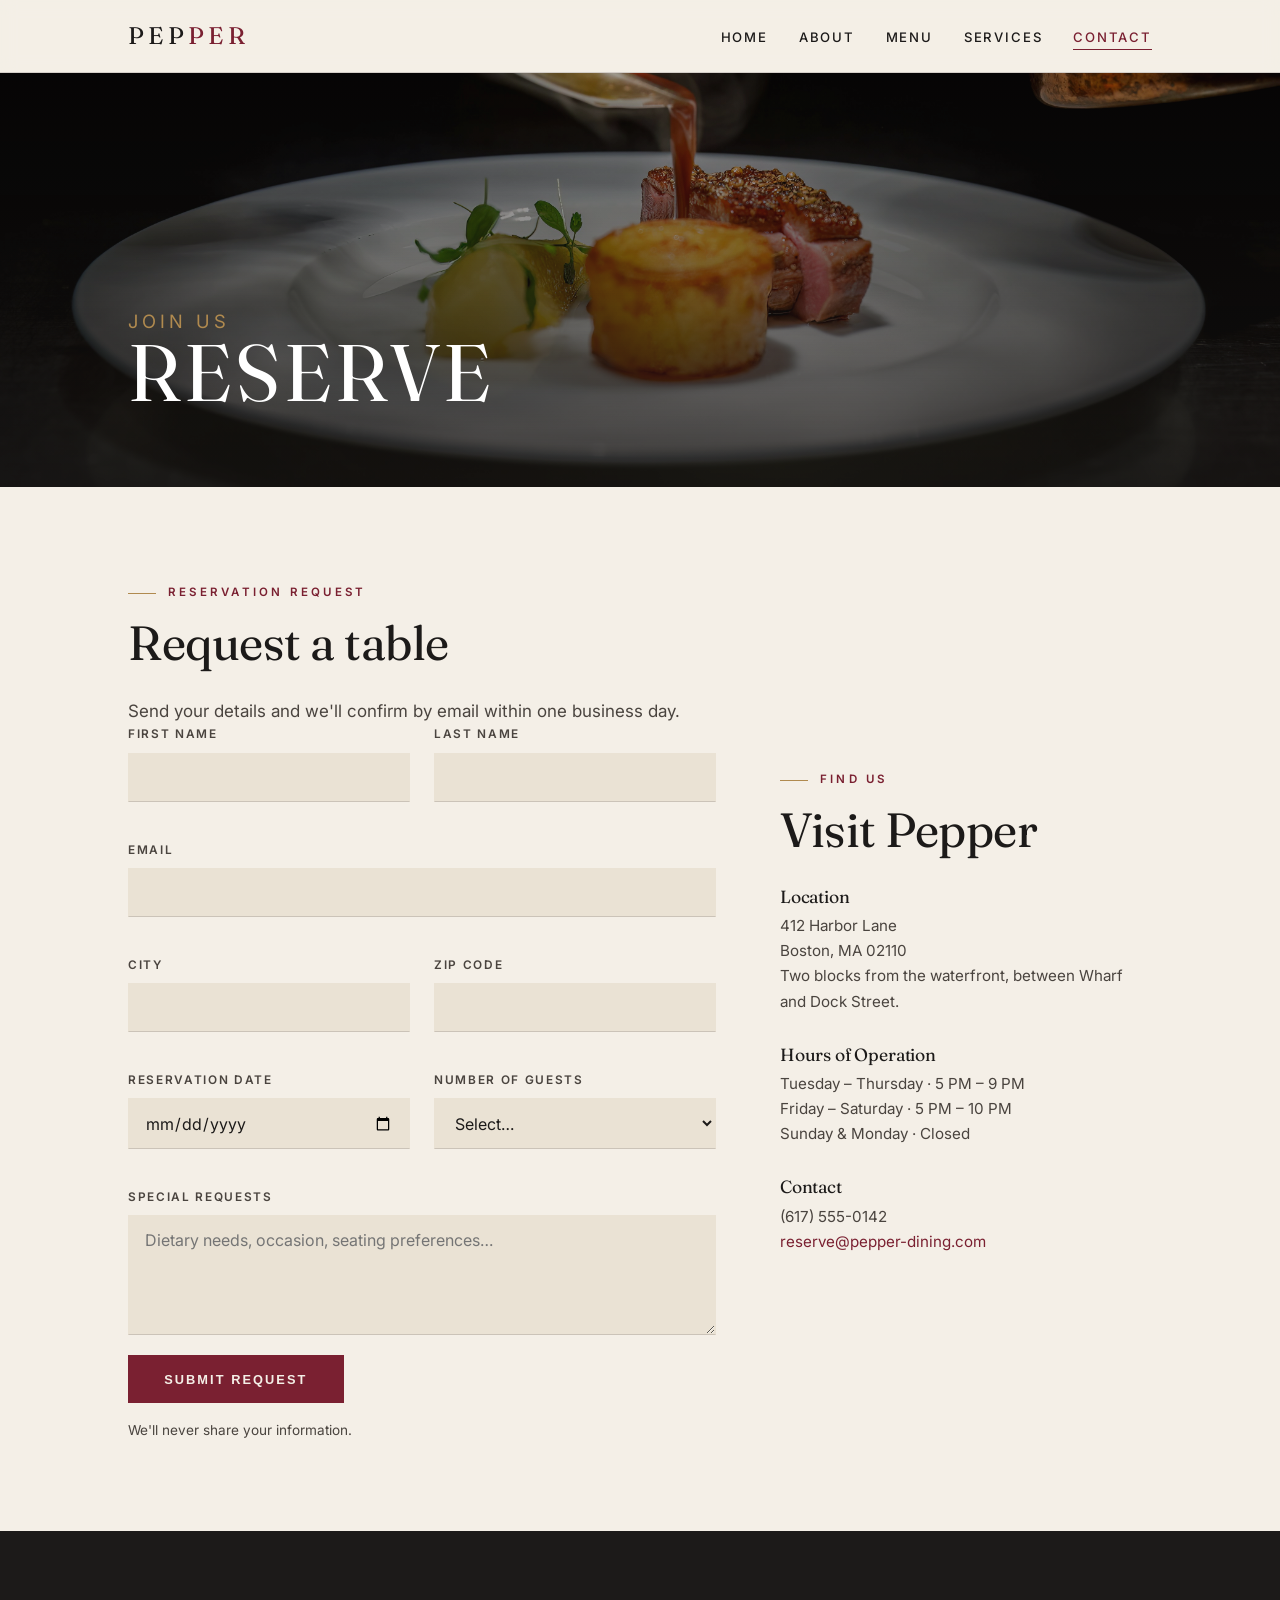
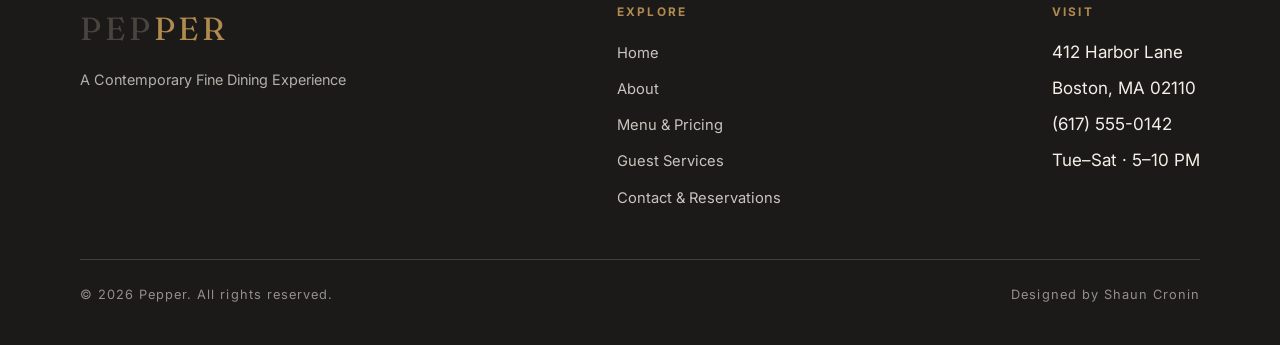
==== contact.html @ ecd334d8 "Add files via upload" ====
<!DOCTYPE html>
<html lang="en">
<head>
  <meta charset="UTF-8">
  <meta name="viewport" content="width=device-width, initial-scale=1.0">
  <meta name="description" content="Request a reservation at Pepper. Find our location, hours of operation, and submit special requests.">
  <title>Contact &amp; Reservations | Pepper Fine Dining</title>
  <link rel="preconnect" href="https://fonts.googleapis.com">
  <link rel="preconnect" href="https://fonts.gstatic.com" crossorigin>
  <link href="https://fonts.googleapis.com/css2?family=Fraunces:opsz,wght@9..144,400;9..144,500&family=Inter:wght@400;500;600&display=swap" rel="stylesheet">
  <link rel="stylesheet" href="css/styles.css">
</head>
<body>

  <header class="site-head">
    <nav class="nav-inner" aria-label="Primary">
      <a href="index.html" class="brand-mark">Pep<span>per</span></a>
      <ul class="nav-menu">
        <li><a href="index.html">Home</a></li>
        <li><a href="about.html">About</a></li>
        <li><a href="menu.html">Menu</a></li>
        <li><a href="services.html">Services</a></li>
        <li><a href="contact.html" aria-current="page">Contact</a></li>
      </ul>
    </nav>
  </header>

  <main>
    <section class="banner banner--page banner--contact" aria-label="Contact and reservations">
      <div class="banner-inner">
        <p class="banner-sub rise">Join Us</p>
        <h1 class="banner-title rise rise-2">Reserve</h1>
      </div>
    </section>

    <section class="wrap" aria-labelledby="form-h">
      <div class="split">
        <!-- RESERVATION FORM -->
        <article>
          <p class="eyebrow">Reservation Request</p>
          <h2 id="form-h">Request a table</h2>
          <p>Send your details and we'll confirm by email within one business day.</p>

          <form id="reservation-form" class="form-grid" novalidate>
            <div class="field">
              <label for="firstName">First Name</label>
              <input type="text" id="firstName" name="firstName" autocomplete="given-name">
              <span class="error-msg" data-for="firstName"></span>
            </div>
            <div class="field">
              <label for="lastName">Last Name</label>
              <input type="text" id="lastName" name="lastName" autocomplete="family-name">
              <span class="error-msg" data-for="lastName"></span>
            </div>
            <div class="field field--full">
              <label for="email">Email</label>
              <input type="email" id="email" name="email" autocomplete="email">
              <span class="error-msg" data-for="email"></span>
            </div>
            <div class="field">
              <label for="city">City</label>
              <input type="text" id="city" name="city" autocomplete="address-level2">
              <span class="error-msg" data-for="city"></span>
            </div>
            <div class="field">
              <label for="zip">Zip Code</label>
              <input type="text" id="zip" name="zip" autocomplete="postal-code" inputmode="numeric">
              <span class="error-msg" data-for="zip"></span>
            </div>
            <div class="field">
              <label for="date">Reservation Date</label>
              <input type="date" id="date" name="date">
              <span class="error-msg" data-for="date"></span>
            </div>
            <div class="field">
              <label for="guests">Number of Guests</label>
              <select id="guests" name="guests">
                <option value="">Select…</option>
                <option>1</option><option>2</option><option>3</option>
                <option>4</option><option>5</option><option>6</option>
                <option>7+ (private dining)</option>
              </select>
              <span class="error-msg" data-for="guests"></span>
            </div>
            <div class="field field--full">
              <label for="requests">Special Requests</label>
              <textarea id="requests" name="requests" placeholder="Dietary needs, occasion, seating preferences…"></textarea>
            </div>
            <div class="field--full">
              <button type="submit" class="btn">Submit Request</button>
              <p class="form-note">We'll never share your information.</p>
            </div>
          </form>
          <p class="form-success" id="form-success" role="status">
            Thank you. Your reservation request has been received. We'll be in touch shortly.
          </p>
        </article>

        <!-- LOCATION + HOURS -->
        <aside>
          <p class="eyebrow">Find Us</p>
          <h2>Visit Pepper</h2>
          <div class="info-grid" style="grid-template-columns:1fr;">
            <section>
              <h3>Location</h3>
              <p>412 Harbor Lane<br>Boston, MA 02110<br>Two blocks from the waterfront,
                between Wharf and Dock Street.</p>
            </section>
            <section>
              <h3>Hours of Operation</h3>
              <p>Tuesday – Thursday · 5 PM – 9 PM<br>
                 Friday – Saturday · 5 PM – 10 PM<br>
                 Sunday &amp; Monday · Closed</p>
            </section>
            <section>
              <h3>Contact</h3>
              <p>(617) 555-0142<br>
                 <a href="mailto:reserve@pepper-dining.com">reserve@pepper-dining.com</a></p>
            </section>
          </div>
        </aside>
      </div>
    </section>
  </main>

  <footer class="site-foot">
    <div class="foot-inner">
      <div>
        <p class="foot-brand">Pep<span>per</span></p>
        <p style="color:rgba(244,239,231,.7); margin-top:.75rem; font-size:.9rem;">
          A Contemporary Fine Dining Experience</p>
      </div>
      <div class="foot-col">
        <h4>Explore</h4>
        <ul>
          <li><a href="index.html">Home</a></li>
          <li><a href="about.html">About</a></li>
          <li><a href="menu.html">Menu &amp; Pricing</a></li>
          <li><a href="services.html">Guest Services</a></li>
          <li><a href="contact.html">Contact &amp; Reservations</a></li>
        </ul>
      </div>
      <div class="foot-col">
        <h4>Visit</h4>
        <ul>
          <li>412 Harbor Lane</li>
          <li>Boston, MA 02110</li>
          <li>(617) 555-0142</li>
          <li>Tue–Sat · 5–10 PM</li>
        </ul>
      </div>
    </div>
    <div class="foot-base">
      <span>&copy; 2026 Pepper. All rights reserved.</span>
      <span>Designed by Shaun Cronin</span>
    </div>
  </footer>

  <script src="js/validation.js"></script>
</body>
</html>
---- css/styles.css ----
/* ============================================================
   PEPPER — A Contemporary Fine Dining Experience
   Author: Shaun Cronin  |  ITC2400  |  Signature Assignment
   Single external stylesheet for all pages.
   Organized: 1 Tokens · 2 Reset · 3 Type · 4 Header/Nav ·
   5 Banner · 6 Layout · 7 Components · 8 Forms · 9 Footer ·
   10 Animation · 11 Responsive
   ============================================================ */

/* ---------- 1. DESIGN TOKENS ---------- */
:root {
  --paper:    #f4efe7;  /* warm bone background        */
  --paper-2:  #eae2d4;  /* slightly deeper panel tone  */
  --ink:      #1c1a19;  /* espresso near-black text    */
  --ink-soft: #4a443f;  /* muted body text             */
  --claret:   #7a2031;  /* deep wine accent            */
  --sage:     #5f684e;  /* muted olive secondary       */
  --gold:     #b08a4f;  /* restrained hairline accent  */
  --line:     rgba(28,26,25,.15); /* hairline rules     */

  --display: "Fraunces", Georgia, "Times New Roman", serif;
  --body:    "Inter", -apple-system, "Segoe UI", Helvetica, Arial, sans-serif;

  --wrap: 1120px;        /* max content width           */
  --gut: clamp(1.25rem, 4vw, 3rem); /* page gutter      */
}

/* ---------- 2. RESET ---------- */
* { margin: 0; padding: 0; box-sizing: border-box; }
html { scroll-behavior: smooth; }
img { display: block; max-width: 100%; height: auto; }

body {
  background: var(--paper);
  color: var(--ink);
  font-family: var(--body);
  font-size: 1.0625rem;
  line-height: 1.65;
  -webkit-font-smoothing: antialiased;
}

/* ---------- 3. TYPOGRAPHY ---------- */
h1, h2, h3 {
  font-family: var(--display);
  font-weight: 400;
  line-height: 1.05;
  letter-spacing: -0.01em;
}
h2 { font-size: clamp(1.9rem, 4vw, 3rem); margin-bottom: .6em; }
h3 { font-size: clamp(1.3rem, 2.4vw, 1.7rem); margin-bottom: .4em; }
p  { color: var(--ink-soft); max-width: 62ch; }
a  { color: var(--claret); text-decoration: none; }

/* Small-caps utility label — the editorial "eyebrow" */
.eyebrow {
  font-size: .72rem;
  letter-spacing: .28em;
  text-transform: uppercase;
  color: var(--claret);
  font-weight: 600;
  display: inline-block;
  margin-bottom: 1rem;
}
.eyebrow::before {
  content: "";
  display: inline-block;
  width: 28px; height: 1px;
  background: var(--gold);
  vertical-align: middle;
  margin-right: .75rem;
}

/* ---------- 4. HEADER & NAVIGATION ---------- */
.site-head {
  position: sticky;
  top: 0;
  z-index: 50;
  background: rgba(244,239,231,.92);
  backdrop-filter: blur(8px);
  border-bottom: 1px solid var(--line);
}
.nav-inner {
  max-width: var(--wrap);
  margin: 0 auto;
  padding: 1rem var(--gut);
  display: flex;
  align-items: center;
  justify-content: space-between;
}
.brand-mark {
  font-family: var(--display);
  font-size: 1.5rem;
  letter-spacing: .18em;
  color: var(--ink);
  text-transform: uppercase;
}
.brand-mark span { color: var(--claret); }

.nav-menu {
  list-style: none;
  display: flex;
  gap: clamp(1rem, 2.4vw, 2.4rem);
}
.nav-menu a {
  color: var(--ink);
  font-size: .82rem;
  letter-spacing: .14em;
  text-transform: uppercase;
  font-weight: 500;
  padding-bottom: 4px;
  border-bottom: 1px solid transparent;
  transition: border-color .25s ease, color .25s ease;
}
.nav-menu a:hover,
.nav-menu a[aria-current="page"] {
  color: var(--claret);
  border-bottom-color: var(--claret);
}

/* ---------- 5. PAGE BANNER ---------- */
.banner {
  position: relative;
  min-height: 62vh;
  display: flex;
  align-items: flex-end;
  overflow: hidden;
  background-color: var(--ink);
}
.banner::before { /* image layer controlled fully in CSS */
  content: "";
  position: absolute;
  inset: 0;
  background-image: url("../images/hero-plating.jpg");
  background-size: cover;
  background-position: center;
  background-repeat: no-repeat;
  opacity: .85;
  transform: scale(1.04);
  animation: slowZoom 18s ease-out forwards;
}
.banner::after { /* legibility scrim */
  content: "";
  position: absolute;
  inset: 0;
  background: linear-gradient(180deg, rgba(20,18,17,.15) 0%, rgba(20,18,17,.78) 100%);
}
.banner-inner {
  position: relative;
  z-index: 2;
  max-width: var(--wrap);
  width: 100%;
  margin: 0 auto;
  padding: 0 var(--gut) clamp(2.5rem, 6vw, 5rem);
  color: var(--paper);
}
.banner-title {
  font-family: var(--display);
  font-size: clamp(3.2rem, 12vw, 8rem);
  line-height: .92;
  letter-spacing: .04em;
  text-transform: uppercase;
  color: #fff;
}
.banner-sub {
  font-size: clamp(.95rem, 1.6vw, 1.15rem);
  letter-spacing: .22em;
  text-transform: uppercase;
  color: var(--gold);
  margin-top: 1rem;
}
.banner-byline {
  margin-top: .4rem;
  font-size: .78rem;
  letter-spacing: .18em;
  text-transform: uppercase;
  color: rgba(244,239,231,.7);
}

/* Shorter banners for interior pages */
.banner--page { min-height: 46vh; }
.banner--page .banner-title { font-size: clamp(2.4rem, 8vw, 5rem); }

/* Per-page banner backgrounds (image swap via CSS only) */
.banner--about::before  { background-image: url("../images/chef-saucing.jpg"); }
.banner--menu::before   { background-image: url("../images/dessert-raspberry.jpg"); }
.banner--services::before { background-image: url("../images/chef-saucing.jpg"); }
.banner--contact::before  { background-image: url("../images/hero-plating.jpg"); }

/* ---------- 6. LAYOUT ---------- */
main { display: block; }
.wrap {
  max-width: var(--wrap);
  margin: 0 auto;
  padding: clamp(3rem, 7vw, 6rem) var(--gut);
}
.wrap--tight { max-width: 820px; }

.split {
  display: grid;
  grid-template-columns: 1fr 1fr;
  gap: clamp(2rem, 5vw, 4.5rem);
  align-items: center;
}
.split--reverse .split-media { order: 2; }

.divider {
  border: 0;
  height: 1px;
  background: var(--line);
  max-width: var(--wrap);
  margin: 0 auto;
}

/* ---------- 7. COMPONENTS ---------- */
/* Buttons */
.btn {
  display: inline-block;
  font-size: .8rem;
  letter-spacing: .16em;
  text-transform: uppercase;
  font-weight: 600;
  padding: .95rem 2.2rem;
  border: 1px solid var(--claret);
  background: var(--claret);
  color: var(--paper);
  cursor: pointer;
  transition: background .25s ease, color .25s ease, transform .2s ease;
}
.btn:hover { background: transparent; color: var(--claret); }
.btn--ghost {
  background: transparent;
  color: var(--paper);
  border-color: rgba(244,239,231,.6);
}
.btn--ghost:hover { background: var(--paper); color: var(--ink); border-color: var(--paper); }

/* Figure / media with controlled image animation */
figure { position: relative; overflow: hidden; }
figure img {
  width: 100%;
  height: 100%;
  object-fit: cover;
  transition: transform .9s cubic-bezier(.2,.7,.2,1), opacity .4s ease;
}
figure:hover img { transform: scale(1.05); }
figcaption {
  font-size: .76rem;
  letter-spacing: .12em;
  text-transform: uppercase;
  color: var(--ink-soft);
  padding-top: .6rem;
}
.split-media { aspect-ratio: 4 / 5; }

/* Featured experience cards */
.cards {
  display: grid;
  grid-template-columns: repeat(3, 1fr);
  gap: clamp(1.25rem, 3vw, 2.25rem);
  list-style: none;
}
.card {
  background: var(--paper-2);
  padding: 2rem 1.75rem;
  border-top: 2px solid var(--claret);
  transition: transform .3s ease;
}
.card:hover { transform: translateY(-6px); }
.card-num {
  font-family: var(--display);
  font-size: 1.1rem;
  color: var(--gold);
  display: block;
  margin-bottom: .75rem;
}
.card p { font-size: .96rem; }

/* Course list (the tasting menu is a true sequence → numbered) */
.courses { list-style: none; counter-reset: course; }
.courses li {
  counter-increment: course;
  padding: 1.1rem 0;
  border-bottom: 1px solid var(--line);
  display: grid;
  grid-template-columns: auto 1fr auto;
  gap: 1.25rem;
  align-items: baseline;
}
.courses li::before {
  content: counter(course, decimal-leading-zero);
  font-family: var(--display);
  color: var(--gold);
  font-size: .95rem;
}
.courses .course-name { font-weight: 600; color: var(--ink); }
.courses .course-desc { color: var(--ink-soft); font-size: .92rem; }

/* ---------- PRICING TABLE (border-free, responsive) ---------- */
.price-table {
  width: 100%;
  border-collapse: collapse;
  margin-top: 1.5rem;
}
.price-table caption {
  text-align: left;
  font-size: .75rem;
  letter-spacing: .2em;
  text-transform: uppercase;
  color: var(--claret);
  padding-bottom: 1rem;
}
.price-table th,
.price-table td {
  border: none;            /* border-free for easy comparison */
  padding: 1rem 0;
  text-align: left;
  vertical-align: top;
}
.price-table thead th {
  font-size: .72rem;
  letter-spacing: .16em;
  text-transform: uppercase;
  color: var(--ink-soft);
  font-weight: 600;
}
.price-table tbody tr { border-bottom: 1px solid var(--line); }
.price-table .item { font-weight: 600; color: var(--ink); }
.price-table .desc { color: var(--ink-soft); font-size: .92rem; }
.price-table .price {
  text-align: right;
  font-family: var(--display);
  font-size: 1.25rem;
  color: var(--claret);
  white-space: nowrap;
}

/* Aside / pull quote */
.pullquote {
  font-family: var(--display);
  font-size: clamp(1.5rem, 3.4vw, 2.4rem);
  line-height: 1.25;
  color: var(--ink);
  max-width: 22ch;
  border-left: 2px solid var(--claret);
  padding-left: 1.5rem;
}

/* FAQ */
.faq { border-top: 1px solid var(--line); }
.faq details {
  border-bottom: 1px solid var(--line);
  padding: 1.25rem 0;
}
.faq summary {
  cursor: pointer;
  font-weight: 600;
  color: var(--ink);
  list-style: none;
  display: flex;
  justify-content: space-between;
  gap: 1rem;
}
.faq summary::-webkit-details-marker { display: none; }
.faq summary::after { content: "+"; color: var(--claret); font-size: 1.3rem; line-height: 1; }
.faq details[open] summary::after { content: "–"; }
.faq p { margin-top: .85rem; }

/* Section labels for services list */
.service-list { list-style: none; }
.service-list li {
  padding: 1.4rem 0;
  border-bottom: 1px solid var(--line);
  display: flex;
  flex-wrap: wrap;
  justify-content: space-between;
  gap: .5rem 2rem;
  align-items: baseline;
}
.service-list .svc-name { font-family: var(--display); font-size: 1.35rem; color: var(--ink); }
.service-list .svc-when {
  font-size: .76rem;
  letter-spacing: .16em;
  text-transform: uppercase;
  color: var(--sage);
}
.service-list .svc-desc { flex-basis: 100%; color: var(--ink-soft); font-size: .95rem; }

/* ---------- 8. FORMS ---------- */
.form-grid {
  display: grid;
  grid-template-columns: 1fr 1fr;
  gap: 1.25rem 1.5rem;
}
.field { display: flex; flex-direction: column; }
.field--full { grid-column: 1 / -1; }
.field label {
  font-size: .74rem;
  letter-spacing: .14em;
  text-transform: uppercase;
  color: var(--ink-soft);
  margin-bottom: .5rem;
  font-weight: 600;
}
.field input,
.field select,
.field textarea {
  font-family: var(--body);
  font-size: 1rem;
  color: var(--ink);
  background: var(--paper-2);
  border: 1px solid transparent;
  border-bottom: 1px solid var(--line);
  padding: .85rem 1rem;
  transition: border-color .2s ease, background .2s ease;
}
.field input:focus,
.field select:focus,
.field textarea:focus {
  outline: none;
  border-color: var(--claret);
  background: #fff;
}
.field textarea { resize: vertical; min-height: 120px; }
.error-msg { color: var(--claret); font-size: .8rem; margin-top: .35rem; min-height: 1em; }
.form-note { font-size: .85rem; color: var(--ink-soft); margin-top: 1rem; }
.form-success {
  background: var(--sage);
  color: var(--paper);
  padding: 1rem 1.25rem;
  margin-top: 1.5rem;
  display: none;
}
.form-success.show { display: block; }

/* Info blocks on contact page */
.info-grid {
  display: grid;
  grid-template-columns: repeat(3, 1fr);
  gap: 2rem;
  margin-top: 2rem;
}
.info-grid h3 { font-size: 1.1rem; }
.info-grid p { font-size: .95rem; }

/* ---------- 9. FOOTER ---------- */
.site-foot {
  background: var(--ink);
  color: var(--paper);
  padding: clamp(3rem, 6vw, 4.5rem) var(--gut) 2.5rem;
}
.foot-inner {
  max-width: var(--wrap);
  margin: 0 auto;
  display: flex;
  flex-wrap: wrap;
  justify-content: space-between;
  gap: 2rem;
}
.foot-brand { font-family: var(--display); font-size: 2rem; letter-spacing: .12em; text-transform: uppercase; }
.foot-brand span { color: var(--gold); }
.foot-col h4 {
  font-size: .74rem;
  letter-spacing: .18em;
  text-transform: uppercase;
  color: var(--gold);
  margin-bottom: 1rem;
}
.foot-col ul { list-style: none; }
.foot-col li { margin-bottom: .5rem; }
.foot-col a { color: rgba(244,239,231,.8); font-size: .92rem; }
.foot-col a:hover { color: #fff; }
.foot-base {
  max-width: var(--wrap);
  margin: 2.5rem auto 0;
  padding-top: 1.5rem;
  border-top: 1px solid rgba(244,239,231,.18);
  font-size: .8rem;
  letter-spacing: .08em;
  color: rgba(244,239,231,.55);
  display: flex;
  flex-wrap: wrap;
  justify-content: space-between;
  gap: .5rem;
}

/* ---------- 10. ANIMATION ---------- */
@keyframes slowZoom { to { transform: scale(1); } }
@keyframes riseIn {
  from { opacity: 0; transform: translateY(24px); }
  to   { opacity: 1; transform: translateY(0); }
}
.rise { animation: riseIn .9s cubic-bezier(.2,.7,.2,1) both; }
.rise-2 { animation-delay: .15s; }
.rise-3 { animation-delay: .3s; }

/* ---------- 11. RESPONSIVE ---------- */
@media (max-width: 900px) {
  .cards { grid-template-columns: 1fr 1fr; }
  .info-grid { grid-template-columns: 1fr 1fr; }
  .split { grid-template-columns: 1fr; }
  .split--reverse .split-media { order: 0; }
  .pullquote { max-width: none; }
}

@media (max-width: 640px) {
  .nav-inner { flex-direction: column; gap: .85rem; }
  .nav-menu { flex-wrap: wrap; justify-content: center; gap: .85rem 1.25rem; }
  .cards { grid-template-columns: 1fr; }
  .info-grid { grid-template-columns: 1fr; }
  .form-grid { grid-template-columns: 1fr; }
  .courses li { grid-template-columns: auto 1fr; }
  .courses .course-price { grid-column: 2; text-align: left; color: var(--claret); }
  .price-table thead { display: none; }
  .price-table tbody tr { display: grid; padding: 1rem 0; }
  .price-table td { padding: .15rem 0; }
  .price-table .price { text-align: left; }
}

/* ---------- ACCESSIBILITY ---------- */
:focus-visible { outline: 2px solid var(--claret); outline-offset: 3px; }
@media (prefers-reduced-motion: reduce) {
  *, *::before, *::after { animation: none !important; transition: none !important; }
  html { scroll-behavior: auto; }
}
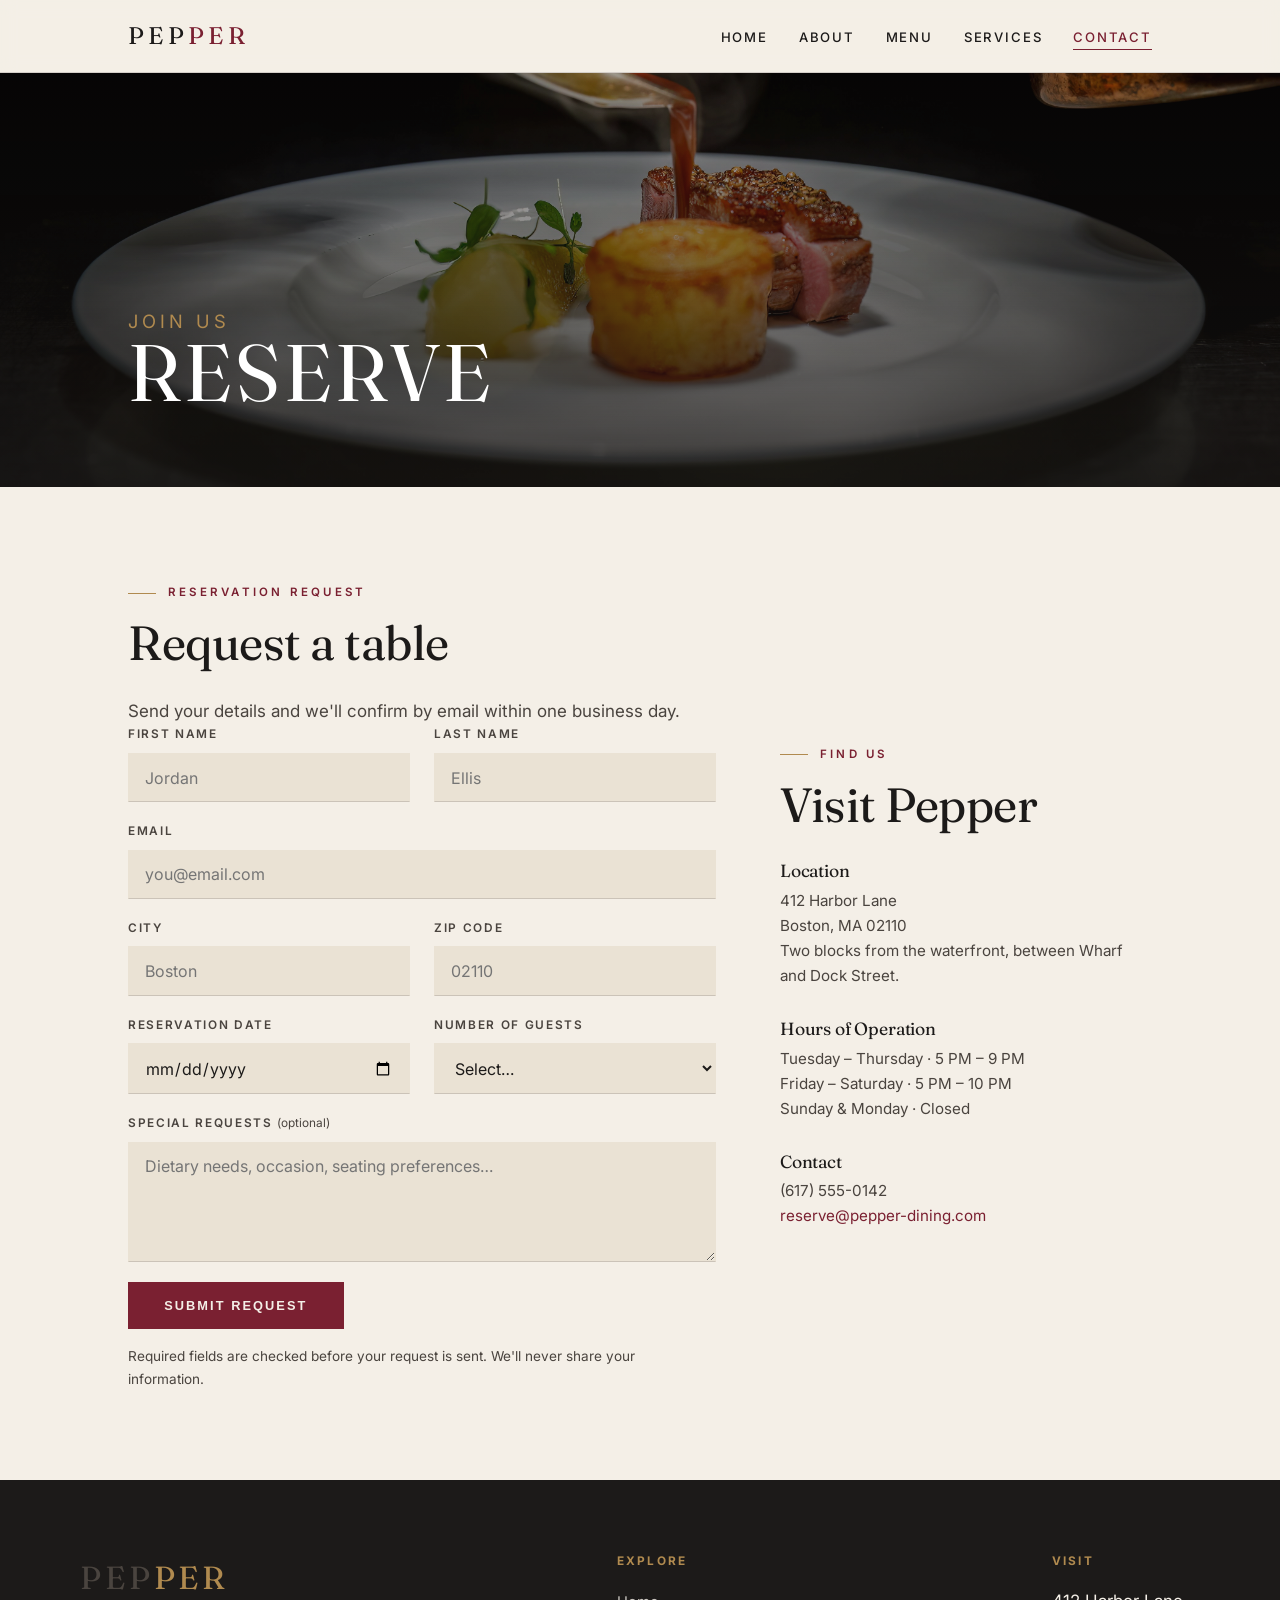
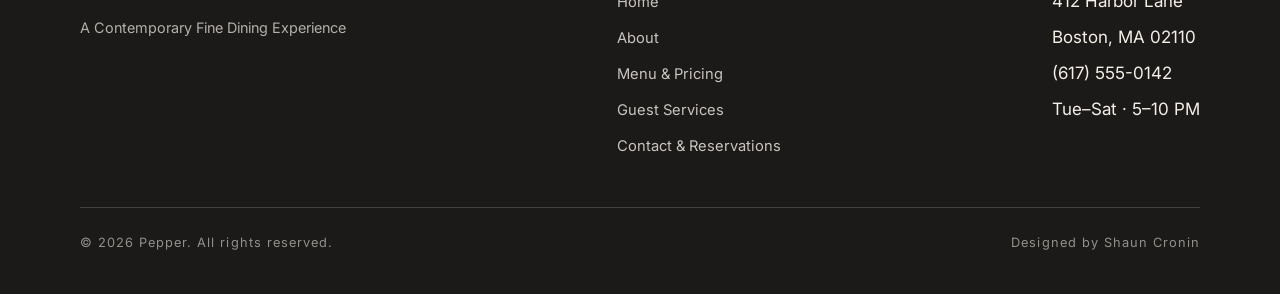
==== commit 57f75874: "Add files via upload" ====
--- a/contact.html
+++ b/contact.html
@@ -41,54 +41,59 @@
           <h2 id="form-h">Request a table</h2>
           <p>Send your details and we'll confirm by email within one business day.</p>
 
-          <form id="reservation-form" class="form-grid" novalidate>
+          <!-- Native HTML5 validation: required, type, pattern, minlength, min -->
+          <form id="reservation-form" class="form-grid">
             <div class="field">
               <label for="firstName">First Name</label>
-              <input type="text" id="firstName" name="firstName" autocomplete="given-name">
-              <span class="error-msg" data-for="firstName"></span>
+              <input type="text" id="firstName" name="firstName" autocomplete="given-name"
+                     required minlength="2" maxlength="40"
+                     placeholder="Jordan">
             </div>
             <div class="field">
               <label for="lastName">Last Name</label>
-              <input type="text" id="lastName" name="lastName" autocomplete="family-name">
-              <span class="error-msg" data-for="lastName"></span>
+              <input type="text" id="lastName" name="lastName" autocomplete="family-name"
+                     required minlength="2" maxlength="40"
+                     placeholder="Ellis">
             </div>
             <div class="field field--full">
               <label for="email">Email</label>
-              <input type="email" id="email" name="email" autocomplete="email">
-              <span class="error-msg" data-for="email"></span>
+              <input type="email" id="email" name="email" autocomplete="email"
+                     required placeholder="you@email.com">
             </div>
             <div class="field">
               <label for="city">City</label>
-              <input type="text" id="city" name="city" autocomplete="address-level2">
-              <span class="error-msg" data-for="city"></span>
+              <input type="text" id="city" name="city" autocomplete="address-level2"
+                     required minlength="2" maxlength="60" placeholder="Boston">
             </div>
             <div class="field">
               <label for="zip">Zip Code</label>
-              <input type="text" id="zip" name="zip" autocomplete="postal-code" inputmode="numeric">
-              <span class="error-msg" data-for="zip"></span>
+              <input type="text" id="zip" name="zip" autocomplete="postal-code"
+                     inputmode="numeric" required
+                     pattern="\d{5}(-\d{4})?"
+                     title="Enter a 5-digit ZIP code (e.g. 02110)."
+                     placeholder="02110">
             </div>
             <div class="field">
               <label for="date">Reservation Date</label>
-              <input type="date" id="date" name="date">
-              <span class="error-msg" data-for="date"></span>
+              <input type="date" id="date" name="date" required>
             </div>
             <div class="field">
               <label for="guests">Number of Guests</label>
-              <select id="guests" name="guests">
-                <option value="">Select…</option>
+              <select id="guests" name="guests" required>
+                <option value="" disabled selected>Select…</option>
                 <option>1</option><option>2</option><option>3</option>
                 <option>4</option><option>5</option><option>6</option>
                 <option>7+ (private dining)</option>
               </select>
-              <span class="error-msg" data-for="guests"></span>
             </div>
             <div class="field field--full">
-              <label for="requests">Special Requests</label>
-              <textarea id="requests" name="requests" placeholder="Dietary needs, occasion, seating preferences…"></textarea>
+              <label for="requests">Special Requests <span class="optional">(optional)</span></label>
+              <textarea id="requests" name="requests" maxlength="500"
+                        placeholder="Dietary needs, occasion, seating preferences…"></textarea>
             </div>
             <div class="field--full">
               <button type="submit" class="btn">Submit Request</button>
-              <p class="form-note">We'll never share your information.</p>
+              <p class="form-note">Required fields are checked before your request is sent. We'll never share your information.</p>
             </div>
           </form>
           <p class="form-success" id="form-success" role="status">
--- a/css/styles.css
+++ b/css/styles.css
@@ -365,25 +365,56 @@
 .faq details[open] summary::after { content: "–"; }
 .faq p { margin-top: .85rem; }
 
-/* Section labels for services list */
-.service-list { list-style: none; }
-.service-list li {
-  padding: 1.4rem 0;
+/* ---- Services: ordered list of categories ---- */
+.svc-categories { list-style: none; counter-reset: cat; }
+.svc-cat {
+  counter-increment: cat;
+  position: relative;
+  padding: 2rem 0;
   border-bottom: 1px solid var(--line);
-  display: flex;
-  flex-wrap: wrap;
-  justify-content: space-between;
-  gap: .5rem 2rem;
-  align-items: baseline;
-}
-.service-list .svc-name { font-family: var(--display); font-size: 1.35rem; color: var(--ink); }
-.service-list .svc-when {
-  font-size: .76rem;
-  letter-spacing: .16em;
-  text-transform: uppercase;
-  color: var(--sage);
-}
-.service-list .svc-desc { flex-basis: 100%; color: var(--ink-soft); font-size: .95rem; }
+  display: grid;
+  grid-template-columns: 1fr 1fr;
+  gap: 1.5rem 3rem;
+  align-items: start;
+}
+.svc-cat::before { /* leading-zero category number */
+  content: counter(cat, decimal-leading-zero);
+  position: absolute;
+  top: 2rem;
+  left: 0;
+  font-family: var(--display);
+  font-size: .9rem;
+  color: var(--gold);
+}
+.svc-cat-head { padding-left: 2.5rem; }
+.svc-cat-head h3 { font-size: 1.5rem; }
+.svc-cat-head p { font-size: .95rem; }
+
+/* Nested hours — image-styled unordered list (peppercorn marker) */
+.svc-hours {
+  list-style-image: url("data:image/svg+xml,%3Csvg xmlns='http://www.w3.org/2000/svg' width='12' height='12'%3E%3Ccircle cx='6' cy='7' r='3.2' fill='%237a2031'/%3E%3C/svg%3E");
+  padding-left: 1.2rem;
+}
+.svc-hours li {
+  margin-bottom: .55rem;
+  padding-left: .3rem;
+  color: var(--ink-soft);
+  font-size: .95rem;
+}
+
+/* Nearby / local links — image-styled unordered list (gold chevron) */
+.link-list {
+  list-style-image: url("data:image/svg+xml,%3Csvg xmlns='http://www.w3.org/2000/svg' width='12' height='12'%3E%3Cpath d='M3 2l4.5 4L3 10' fill='none' stroke='%23b08a4f' stroke-width='1.7'/%3E%3C/svg%3E");
+  padding-left: 1.2rem;
+  margin-top: 1.5rem;
+}
+.link-list li {
+  margin-bottom: .7rem;
+  padding-left: .3rem;
+  color: var(--ink-soft);
+}
+.link-list a { font-weight: 600; }
+.link-list a:hover { text-decoration: underline; }
 
 /* ---------- 8. FORMS ---------- */
 .form-grid {
@@ -421,6 +452,18 @@
   background: #fff;
 }
 .field textarea { resize: vertical; min-height: 120px; }
+.field .optional { color: var(--ink-soft); font-weight: 400; letter-spacing: 0; text-transform: none; }
+
+/* Native HTML5 validation feedback — only after the guest interacts */
+.field input:user-invalid,
+.field select:user-invalid {
+  border-color: var(--claret);
+  background: #fff;
+}
+.field input:user-valid,
+.field select:user-valid {
+  border-bottom-color: var(--sage);
+}
 .error-msg { color: var(--claret); font-size: .8rem; margin-top: .35rem; min-height: 1em; }
 .form-note { font-size: .85rem; color: var(--ink-soft); margin-top: 1rem; }
 .form-success {
@@ -500,6 +543,8 @@
   .split { grid-template-columns: 1fr; }
   .split--reverse .split-media { order: 0; }
   .pullquote { max-width: none; }
+  .svc-cat { grid-template-columns: 1fr; gap: 1rem; }
+  .svc-hours { padding-left: 2.5rem; }
 }
 
 @media (max-width: 640px) {
